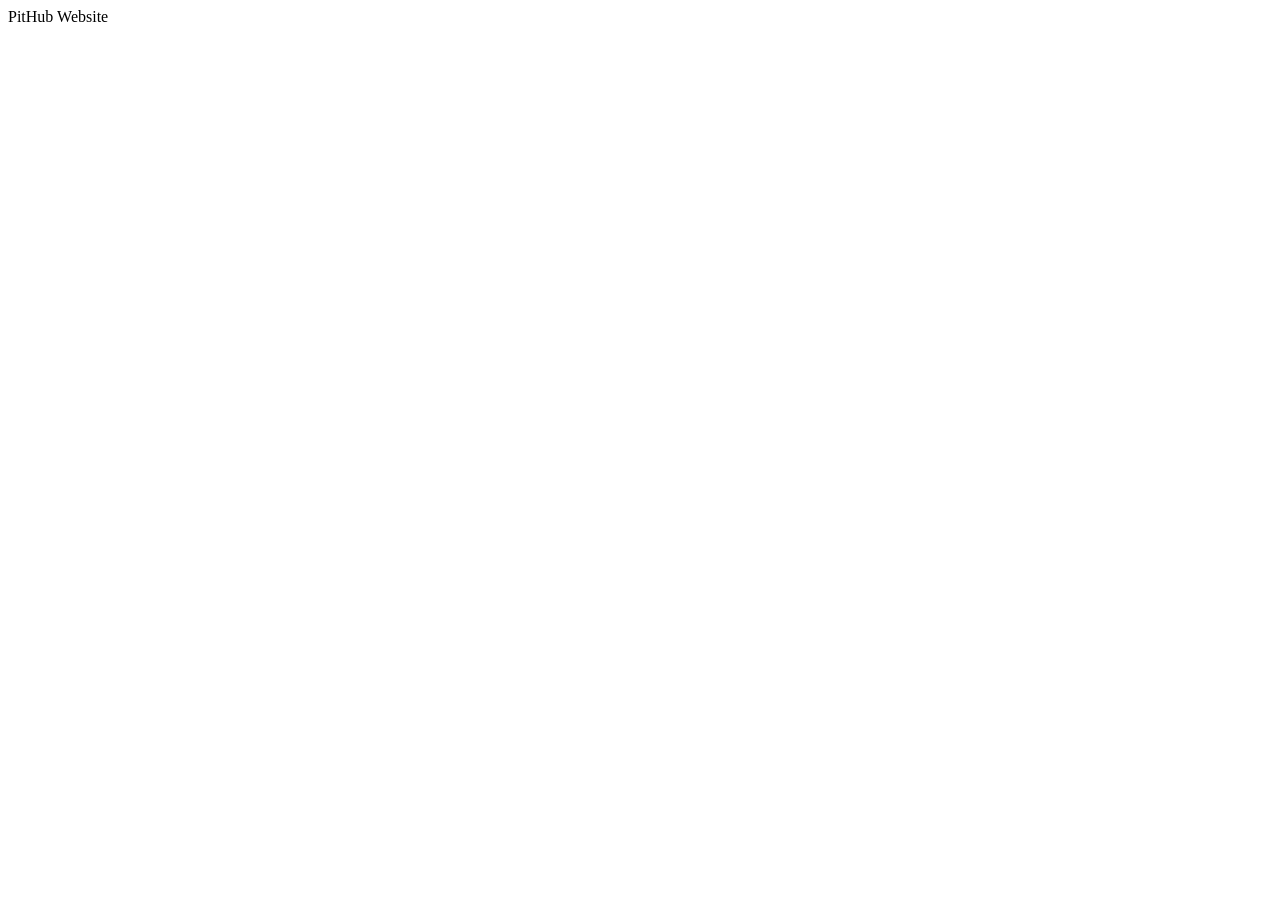
==== index.html @ 354a6ad4 "PitHub Website Initial Commit" ====
<!DOCTYPE html>
<html lang="">
  <head>
    <meta charset="utf-8">
    <title>PitHub</title>
  </head>
  <body>
    <header>PitHub Website</header>
    <main></main>
    <footer></footer>
  </body>
</html>
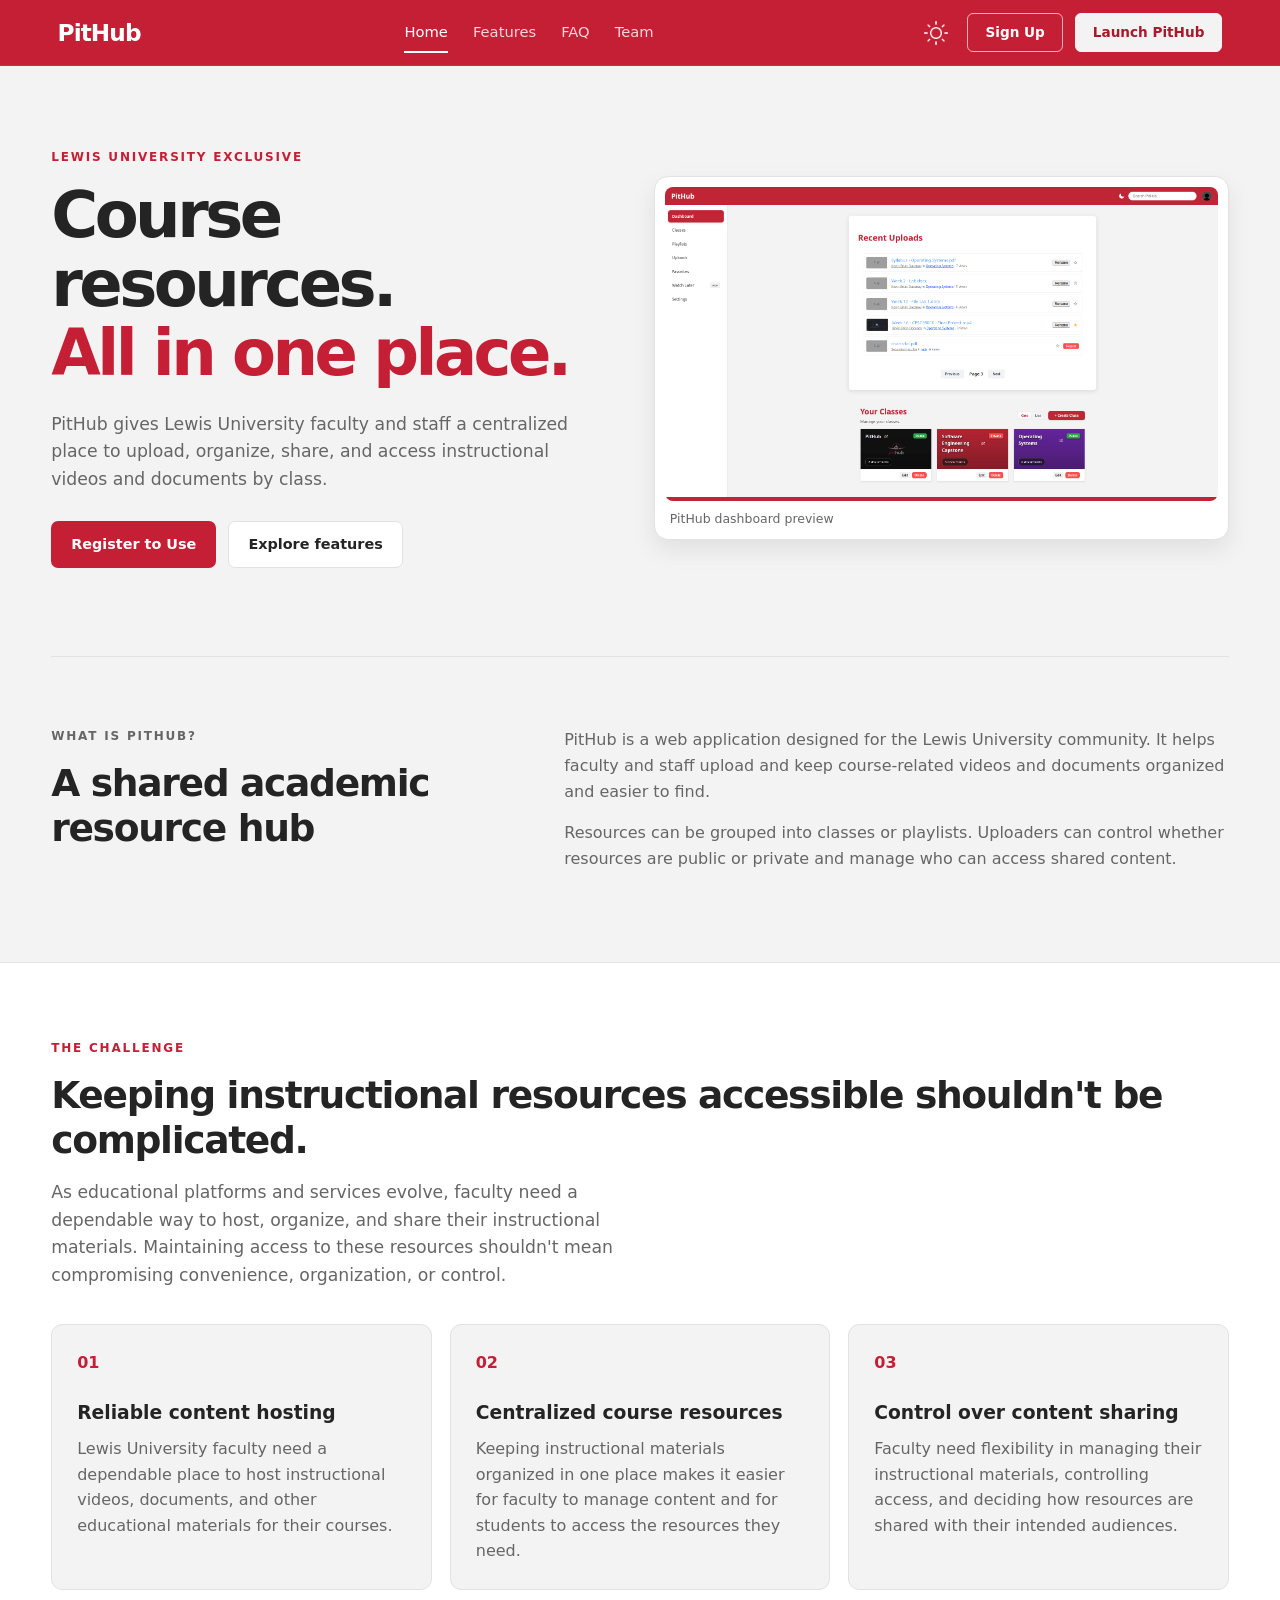
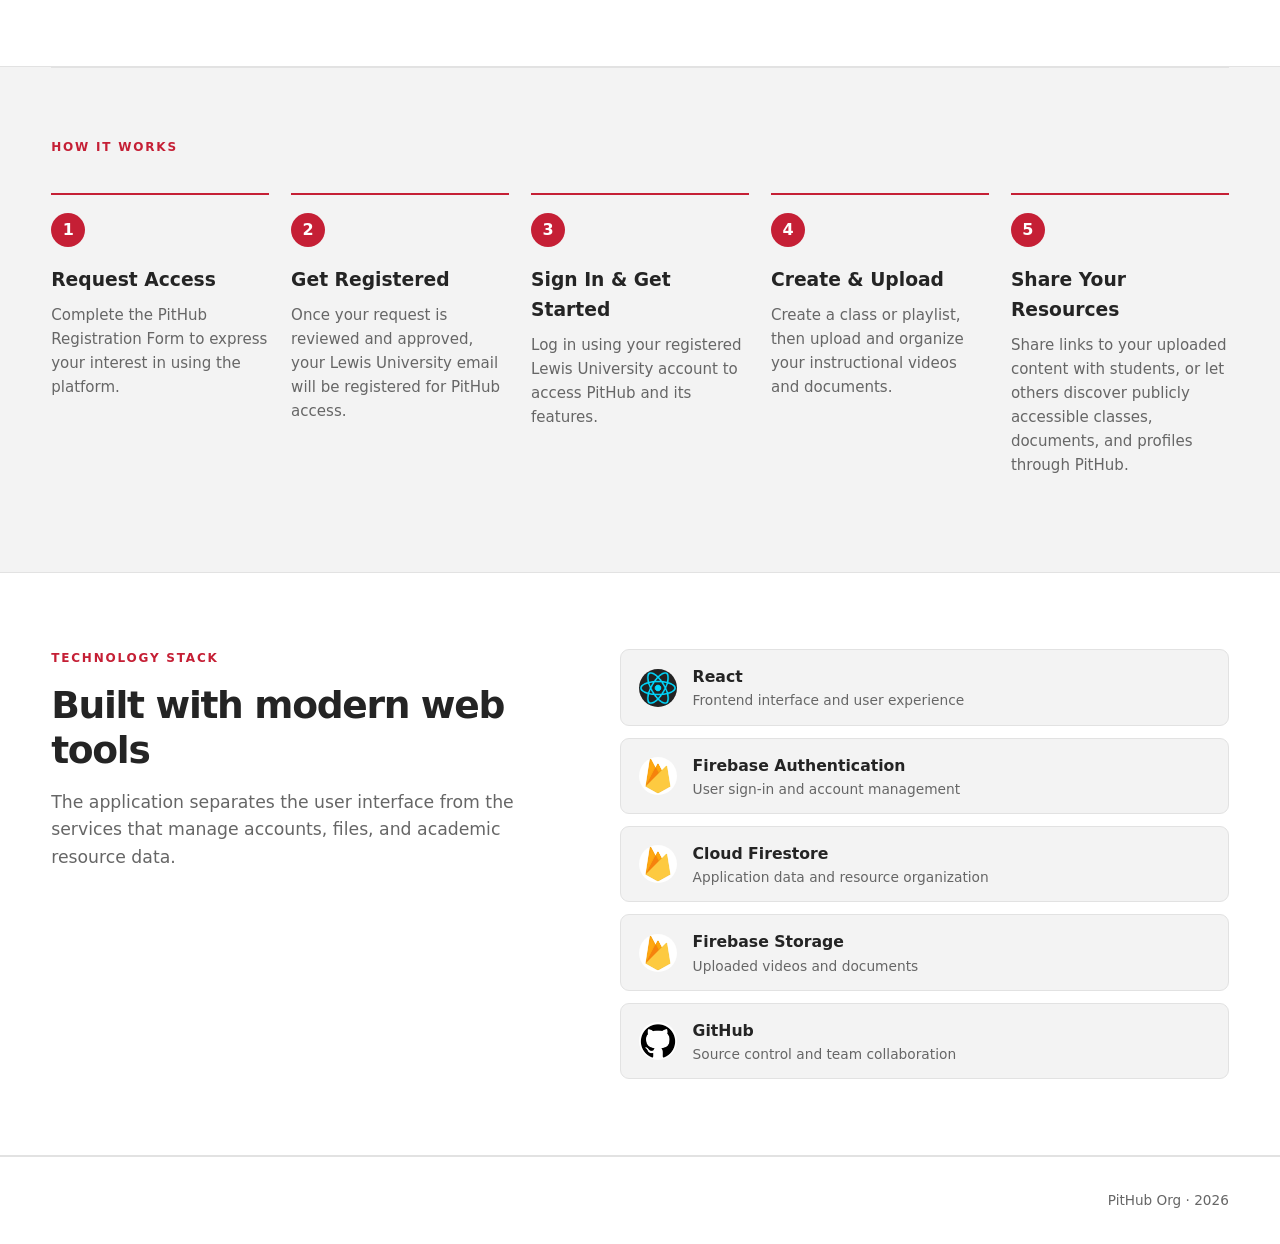
==== commit c27727a8: "Pages - updated PitHub website pages" ====
--- a/index.html
+++ b/index.html
@@ -1,12 +1,249 @@
 <!DOCTYPE html>
-<html lang="">
-  <head>
-    <meta charset="utf-8">
-    <title>PitHub</title>
-  </head>
-  <body>
-    <header>PitHub Website</header>
-    <main></main>
-    <footer></footer>
-  </body>
+<html lang="en">
+<head>
+	<script>
+        (function () {
+            try {
+                const savedTheme = localStorage.getItem("pithub-theme");
+
+                const preferredTheme =
+                    window.matchMedia("(prefers-color-scheme: light)").matches
+                        ? "light"
+                        : "dark";
+
+                const theme =
+                    savedTheme === "light" || savedTheme === "dark"
+                        ? savedTheme
+                        : preferredTheme;
+
+                document.documentElement.dataset.theme = theme;
+
+            } catch (error) {
+                document.documentElement.dataset.theme = "dark";
+            }
+        })();
+    </script>
+	<meta charset="UTF-8">
+	<meta name="viewport" content="width=device-width, initial-scale=1.0">
+	<meta name="description" content="PitHub is a centralized academic resource hub for sharing course videos and documents.">
+	<title>PitHub | Academic Resource Hub</title>
+	<link rel="stylesheet" href="/css/style.css">
+	<script src="/js/script.js" defer></script>
+	<link rel="icon" href="/assets/logo/pithub-tab-logo.png" type="image/png">
+</head>
+<body>
+	<header class="site-header">
+		<a class="brand" href="index.html" aria-label="PitHub home">PitHub</a>
+		<button class="menu-toggle" aria-label="Toggle navigation" aria-expanded="false">☰</button>
+		<nav class="main-nav" aria-label="Main navigation">
+			<a class="active" href="index.html">Home</a>
+			<a href="features.html">Features</a>
+			<a href="faq.html">FAQ</a>
+			<a href="team.html">Team</a>
+		</nav>
+		<div class="header-actions">
+		<button
+			class="theme-toggle"
+			type="button"
+			aria-label="Switch color theme"
+			title="Switch color theme"
+		>
+			<img
+				class="theme-icon"
+				src="/assets/logo/dark-mode.png"
+				alt=""
+			>
+		</button>
+		<a
+			class="header-button header-button-outline"
+			href="https://forms.gle/XXeWgGT44vZbGn86A"
+			target="_blank"
+			rel="noopener noreferrer"
+		>
+			Sign Up
+		</a>
+
+		<a
+			class="header-button header-button-primary"
+			href="https://backend--pithub-test-kd.us-east4.hosted.app"
+			target="_blank"
+			rel="noopener noreferrer"
+		>
+			Launch PitHub
+		</a>
+		</div>
+	</header>
+
+	<main>
+		<section class="hero section-shell">
+		<div class="hero-copy">
+			<p class="eyebrow">LEWIS UNIVERSITY EXCLUSIVE</p>
+			<h1>Course resources.<br><span>All in one place.</span></h1>
+			<p class="hero-text">PitHub gives Lewis University faculty and staff a centralized place to upload, organize, share, and access instructional videos and documents by class.</p>
+			<div class="hero-actions">
+				<a class="button button-primary" href="https://forms.gle/XXeWgGT44vZbGn86A" target="_blank" rel="noopener noreferrer">Register to Use</a>
+				<a class="button button-secondary" href="features.html">Explore features</a>
+			</div>
+		</div>
+		<div class="hero-visual">
+			<img src="assets/images/ptihub-dashboard.png" alt="PitHub dashboard showing recent uploads and class cards">
+			<span class="visual-caption">PitHub dashboard preview</span>
+		</div>
+		</section>
+
+		<section class="section-shell intro-grid">
+		<div>
+			<p class="eyebrow">WHAT IS PITHUB?</p>
+			<h2>A shared academic resource hub</h2>
+		</div>
+		<div>
+			<p>PitHub is a web application designed for the Lewis University community. It helps faculty and staff upload and keep course-related videos and documents organized and easier to find.</p>
+			<p>Resources can be grouped into classes or playlists. Uploaders can control whether resources are public or private and manage who can access shared content.</p>
+		</div>
+		</section>
+
+		<section class="problem-section">
+		<div class="section-shell">
+			<p class="eyebrow">THE CHALLENGE</p>
+			<h2>Keeping instructional resources accessible shouldn't be complicated.</h2>
+			<p class="section-lead">
+			As educational platforms and services evolve, faculty need a dependable
+			way to host, organize, and share their instructional materials.
+			Maintaining access to these resources shouldn't mean compromising
+			convenience, organization, or control.
+			</p>
+
+			<div class="problem-cards">
+			<article class="info-card">
+				<span class="card-number">01</span>
+				<h3>Reliable content hosting</h3>
+				<p>
+				Lewis University faculty need a dependable place to host instructional 
+				videos, documents, and other educational materials for their courses.
+				</p>
+			</article>
+
+			<article class="info-card">
+				<span class="card-number">02</span>
+				<h3>Centralized course resources</h3>
+				<p>
+				Keeping instructional materials organized in one place makes
+				it easier for faculty to manage content and for students to
+				access the resources they need.
+				</p>
+			</article>
+
+			<article class="info-card">
+				<span class="card-number">03</span>
+				<h3>Control over content sharing</h3>
+				<p>
+				Faculty need flexibility in managing their instructional
+				materials, controlling access, and deciding how resources
+				are shared with their intended audiences.
+				</p>
+			</article>
+			</div>
+		</div>
+		</section>
+
+		<section class="section-shell steps-section">
+		<p class="eyebrow">HOW IT WORKS</p>
+		<div class="steps">
+			<article>
+				<span>1</span>
+				<h3>Request Access</h3>
+				<p>Complete the PitHub Registration Form to express your interest in using the platform.</p>
+			</article>
+
+			<article>
+				<span>2</span>
+				<h3>Get Registered</h3>
+				<p>Once your request is reviewed and approved, your Lewis University email will be registered for PitHub access.</p>
+			</article>
+
+			<article>
+				<span>3</span>
+				<h3>Sign In & Get Started</h3>
+				<p>Log in using your registered Lewis University account to access PitHub and its features.</p>
+			</article>
+
+			<article>
+				<span>4</span>
+				<h3>Create & Upload</h3>
+				<p>Create a class or playlist, then upload and organize your instructional videos and documents.</p>
+			</article>
+
+			<article>
+				<span>5</span>
+				<h3>Share Your Resources</h3>
+				<p>Share links to your uploaded content with students, or let others discover publicly accessible classes, documents, and profiles through PitHub.</p>
+			</article>
+		</div>
+		</section>
+		
+
+		<section class="tech-section">
+		<div class="section-shell tech-grid">
+			<div>
+			<p class="eyebrow">TECHNOLOGY STACK</p>
+			<h2>Built with modern web tools</h2>
+			<p class="section-lead">
+				The application separates the user interface from the services
+				that manage accounts, files, and academic resource data.
+			</p>
+			</div>
+
+			<div class="tech-list">
+			<div class="tech-item">
+				<img class="tech-logo" src="/assets/logo/react-logo.png" alt="React logo">
+				<div>
+				<strong>React</strong>
+				<span>Frontend interface and user experience</span>
+				</div>
+			</div>
+
+			<div class="tech-item">
+				<img class="tech-logo" src="/assets/logo/firebase-logo.png" alt="Firebase logo">
+				<div>
+				<strong>Firebase Authentication</strong>
+				<span>User sign-in and account management</span>
+				</div>
+			</div>
+
+			<div class="tech-item">
+				<img class="tech-logo" src="/assets/logo/firebase-logo.png" alt="Cloud Firestore logo">
+				<div>
+				<strong>Cloud Firestore</strong>
+				<span>Application data and resource organization</span>
+				</div>
+			</div>
+
+			<div class="tech-item">
+				<img class="tech-logo" src="/assets/logo/firebase-logo.png" alt="Firebase Storage logo">
+				<div>
+				<strong>Firebase Storage</strong>
+				<span>Uploaded videos and documents</span>
+				</div>
+			</div>
+
+			<div class="tech-item">
+				<img class="tech-logo" src="/assets/logo/github-logo.png" alt="GitHub logo">
+				<div>
+				<strong>GitHub</strong>
+				<span>Source control and team collaboration</span>
+				</div>
+			</div>
+			</div>
+		</div>
+		</section>
+
+	</main>
+
+	<footer class="site-footer">
+		<div class="section-shell footer-inner">
+			<a class="brand" href="index.html">PitHub</a>
+			<p>PitHub Org · 2026 </p>
+		</div>
+	</footer>
+</body>
 </html>
--- a/css/style.css
+++ b/css/style.css
@@ -0,0 +1,1090 @@
+/* =========================================================
+   PITHUB WEBSITE STYLESHEET
+   Consolidated styles for shared pages and components
+   ========================================================= */
+
+/* 1. Theme variables */
+:root {
+    color-scheme: dark;
+    --bg: #171717;
+    --surface: #222222;
+    --surface-soft: #292929;
+    --text: #f5f5f5;
+    --muted: #a9a9a9;
+    --border: #383838;
+    --accent: #ff292f;
+    --accent-dark: #c51f35;
+    --header: #202020;
+    --shadow: 0 12px 30px rgba(0, 0, 0, 0.14);
+    --header-text: #ffffff;
+    --header-muted: rgba(255, 255, 255, 0.82);
+    --team-link: var(--accent);
+    --team-link-hover: var(--accent-dark);
+}
+
+html[data-theme="light"] {
+    color-scheme: light;
+    --bg: #f3f3f3;
+    --surface: #ffffff;
+    --surface-soft: #f8f8f8;
+    --text: #242424;
+    --muted: #666666;
+    --border: #e2e2e2;
+    --accent: #c51f35;
+    --accent-dark: #a7192b;
+    --header: #c51f35;
+    --shadow: 0 10px 24px rgba(0, 0, 0, 0.08);
+    --team-link: #2563a6;
+    --team-link-hover: #174b83;
+}
+
+/* 2. Global styles */
+*,
+*::before,
+*::after {
+    box-sizing: border-box;
+}
+
+html {
+    scroll-behavior: smooth;
+    scroll-padding-top: 80px;
+}
+
+/* Smooth transitions only during manual theme changes */
+
+html.theme-transition,
+html.theme-transition body,
+html.theme-transition .site-header,
+html.theme-transition .site-footer,
+html.theme-transition .info-card,
+html.theme-transition .feature-card,
+html.theme-transition .team-card,
+html.theme-transition .tech-item {
+    transition:
+        background-color .2s ease,
+        color .2s ease,
+        border-color .2s ease;
+}
+
+body {
+    margin: 0;
+    background: var(--bg);
+    color: var(--text);
+    font-family: Inter, ui-sans-serif, system-ui, -apple-system,
+        BlinkMacSystemFont, "Segoe UI", sans-serif;
+    line-height: 1.6;
+}
+
+a {
+    color: inherit;
+}
+
+p {
+    margin-top: 0;
+}
+
+h2 {
+    margin: 0 0 16px;
+    font-size: clamp(1.7rem, 3vw, 2.35rem);
+    line-height: 1.2;
+    letter-spacing: -0.035em;
+}
+
+h3 {
+    margin: 0 0 8px;
+}
+
+:focus-visible {
+    outline: 2px solid var(--accent);
+    outline-offset: 3px;
+}
+
+.section-shell {
+    width: min(1460px, 92%);
+    margin-inline: auto;
+}
+
+.muted {
+    color: var(--muted);
+}
+
+.sr-only {
+    position: absolute;
+    width: 1px;
+    height: 1px;
+    padding: 0;
+    margin: -1px;
+    overflow: hidden;
+    clip: rect(0, 0, 0, 0);
+    white-space: nowrap;
+    border: 0;
+}
+
+/* 3. Site header and navigation */
+.site-header {
+    position: sticky;
+    top: 0;
+    z-index: 10;
+    display: flex;
+    align-items: center;
+    gap: 36px;
+    min-height: 66px;
+    padding: 0 4.5%;
+    background: var(--header);
+    color: var(--header-text);
+    border-bottom: 1px solid rgba(255, 255, 255, 0.08);
+}
+
+.brand {
+    flex-shrink: 0;
+    color: #ffffff;
+    font-size: 1.45rem;
+    font-weight: 800;
+    letter-spacing: -0.04em;
+    text-decoration: none;
+    white-space: nowrap;
+}
+
+.brand span {
+    color: #ffb3bb;
+}
+
+.main-nav {
+    display: flex;
+    align-items: center;
+    gap: 25px;
+    margin: 0 auto;
+}
+
+.main-nav a {
+    padding: 8px 0;
+    color: var(--header-muted);
+    border-bottom: 2px solid transparent;
+    font-size: 0.92rem;
+    text-decoration: none;
+}
+
+.main-nav a:hover,
+.main-nav a.active {
+    color: #ffffff;
+    border-color: #ffffff;
+}
+
+.header-actions {
+    display: flex;
+    align-items: center;
+    gap: 12px;
+}
+
+.header-button {
+    display: inline-flex;
+    align-items: center;
+    justify-content: center;
+    padding: 8px 17px;
+    border: 1px solid transparent;
+    border-radius: 6px;
+    font-size: 0.85rem;
+    font-weight: 700;
+    text-decoration: none;
+    white-space: nowrap;
+    transition: background-color 0.2s ease, border-color 0.2s ease,
+        color 0.2s ease, transform 0.2s ease;
+}
+
+.header-button:hover {
+    transform: translateY(-2px);
+}
+
+.header-button-outline {
+    color: #ffffff;
+    border-color: rgba(255, 255, 255, 0.65);
+    background: transparent;
+}
+
+.header-button-outline:hover {
+    background: rgba(255, 255, 255, 0.12);
+    border-color: #ffffff;
+}
+
+.header-button-primary {
+    color: #ffffff;
+    background: var(--accent);
+    border-color: var(--accent);
+}
+
+.header-button-primary:hover {
+    background: var(--accent-dark);
+    border-color: var(--accent-dark);
+}
+
+html[data-theme="light"] .header-button-primary {
+    color: #a7192b;
+    background: #f3f3f3;
+    border-color: #f3f3f3;
+}
+
+html[data-theme="light"] .header-button-primary:hover {
+    color: #a7192b;
+    background: #ffffff;
+    border-color: #ffffff;
+}
+
+.search-wrap input {
+    width: 205px;
+    padding: 9px 14px;
+    color: #ffffff;
+    background: rgba(0, 0, 0, 0.12);
+    border: 1px solid rgba(255, 255, 255, 0.22);
+    border-radius: 24px;
+    outline: none;
+}
+
+.search-wrap input::placeholder {
+    color: rgba(255, 255, 255, 0.65);
+}
+
+.search-wrap input:focus {
+    border-color: #ffffff;
+}
+
+.theme-toggle {
+    display: grid;
+    place-items: center;
+    width: 38px;
+    height: 38px;
+    padding: 0;
+    background: transparent;
+    border: 0;
+    border-radius: 50%;
+    cursor: pointer;
+    transition: background-color 0.2s ease;
+}
+
+.theme-toggle:hover {
+    background: rgba(255, 255, 255, 0.14);
+}
+
+.theme-icon {
+    display: block;
+    width: 24px;
+    height: 24px;
+    object-fit: contain;
+}
+
+.menu-toggle {
+    display: none;
+}
+
+/* 4. Shared buttons and text */
+.button {
+    display: inline-flex;
+    align-items: center;
+    justify-content: center;
+    padding: 11px 19px;
+    border: 1px solid transparent;
+    border-radius: 7px;
+    font-size: 0.9rem;
+    font-weight: 700;
+    text-decoration: none;
+    transition: transform 0.15s ease, background-color 0.15s ease,
+        border-color 0.15s ease;
+}
+
+.button:hover {
+    transform: translateY(-2px);
+}
+
+.button-primary {
+    color: #ffffff;
+    background: var(--accent);
+}
+
+.button-primary:hover {
+    background: var(--accent-dark);
+}
+
+.button-secondary {
+    color: var(--text);
+    background: var(--surface);
+    border-color: var(--border);
+}
+
+.button-light {
+    color: #a7192b;
+    background: #ffffff;
+    white-space: nowrap;
+}
+
+.eyebrow {
+    margin: 0 0 14px;
+    color: var(--accent);
+    font-size: 0.75rem;
+    font-weight: 800;
+    letter-spacing: 0.15em;
+}
+
+.hero-text,
+.section-lead {
+    max-width: 620px;
+    color: var(--muted);
+    font-size: 1.08rem;
+}
+
+/* 5. Home page: hero and introduction */
+.hero {
+    display: grid;
+    grid-template-columns: 1fr 1.05fr;
+    align-items: center;
+    gap: 55px;
+    padding-top: 82px;
+    padding-bottom: 88px;
+}
+
+.hero h1,
+.page-hero h1 {
+    margin: 0 0 22px;
+    font-size: clamp(2.5rem, 5vw, 4.2rem);
+    line-height: 1.08;
+    letter-spacing: -0.055em;
+}
+
+.hero h1 span {
+    color: var(--accent);
+}
+
+.hero-actions {
+    display: flex;
+    flex-wrap: wrap;
+    gap: 12px;
+    margin-top: 28px;
+}
+
+.hero-visual {
+    padding: 10px;
+    background: var(--surface);
+    border: 1px solid var(--border);
+    border-radius: 14px;
+    box-shadow: var(--shadow);
+}
+
+.hero-visual img {
+    display: block;
+    width: 100%;
+    border-radius: 8px;
+}
+
+.visual-caption {
+    display: block;
+    padding: 8px 5px 1px;
+    color: var(--muted);
+    font-size: 0.78rem;
+}
+
+.intro-grid {
+    display: grid;
+    grid-template-columns: 0.8fr 1.2fr;
+    gap: 70px;
+    padding-top: 70px;
+    padding-bottom: 75px;
+    border-top: 1px solid var(--border);
+}
+
+.intro-grid p {
+    color: var(--muted);
+}
+
+#how-it-works {
+    padding-top: 70px;
+}
+
+/* 6. Home page: problem, steps, and technology sections */
+.problem-section,
+.tech-section {
+    padding: 76px 0;
+    background: var(--surface);
+    border-block: 1px solid var(--border);
+}
+
+.problem-cards {
+    display: grid;
+    grid-template-columns: repeat(3, minmax(0, 1fr));
+    gap: 18px;
+    margin-top: 35px;
+}
+
+.info-card {
+    padding: 25px;
+    background: var(--bg);
+    border: 1px solid var(--border);
+    border-radius: 11px;
+}
+
+.card-number {
+    display: inline-block;
+    margin-bottom: 22px;
+    color: var(--accent);
+    font-weight: 800;
+}
+
+.info-card p {
+    margin-bottom: 0;
+    color: var(--muted);
+}
+
+.steps-section {
+    padding-top: 70px;
+    border-top: 1px solid var(--border);
+}
+
+.steps {
+    display: grid;
+    grid-template-columns: repeat(5, minmax(0, 1fr));
+    gap: 22px;
+    margin: 36px 0 80px;
+}
+
+.steps article {
+    padding-top: 18px;
+    border-top: 2px solid var(--accent);
+}
+
+.steps article > span {
+    display: inline-grid;
+    place-items: center;
+    width: 34px;
+    height: 34px;
+    margin-bottom: 18px;
+    color: #ffffff;
+    background: var(--accent);
+    border-radius: 50%;
+    font-weight: 800;
+}
+
+.steps p {
+    color: var(--muted);
+    font-size: 0.94rem;
+}
+
+.tech-grid {
+    display: grid;
+    grid-template-columns: 0.9fr 1.1fr;
+    align-items: start;
+    gap: 70px;
+}
+
+.tech-list {
+    display: grid;
+    gap: 12px;
+}
+
+.tech-item {
+    display: flex;
+    flex-direction: row;
+    align-items: center;
+    gap: 16px;
+    padding: 14px 18px;
+    background: var(--bg);
+    border: 1px solid var(--border);
+    border-radius: 9px;
+    transition: border-color 0.2s ease, transform 0.2s ease;
+}
+
+.tech-item:hover {
+    border-color: var(--accent);
+    transform: translateY(-2px);
+}
+
+.tech-logo {
+    display: block;
+    flex-shrink: 0;
+    width: 38px;
+    height: 38px;
+    border-radius: 50%;
+    object-fit: contain;
+}
+
+.tech-item > div {
+    display: flex;
+    flex-direction: column;
+    gap: 2px;
+    min-width: 0;
+}
+
+.tech-item strong {
+    color: var(--text);
+    font-size: 0.98rem;
+    font-weight: 750;
+}
+
+.tech-item span {
+    color: var(--muted);
+    font-size: 0.86rem;
+    line-height: 1.4;
+}
+
+/* 7. Screenshots and future call-to-action */
+.screenshot-section {
+    padding-top: 78px;
+    padding-bottom: 85px;
+}
+
+.section-heading-row {
+    display: flex;
+    align-items: end;
+    justify-content: space-between;
+    gap: 25px;
+    margin-bottom: 28px;
+}
+
+.text-link {
+    color: var(--accent);
+    font-weight: 700;
+    text-decoration: none;
+}
+
+.text-link:hover {
+    text-decoration: underline;
+}
+
+.screenshot-grid {
+    display: grid;
+    grid-template-columns: repeat(2, minmax(0, 1fr));
+    gap: 20px;
+}
+
+.screenshot-card {
+    margin: 0;
+    overflow: hidden;
+    background: var(--surface);
+    border: 1px solid var(--border);
+    border-radius: 11px;
+    box-shadow: var(--shadow);
+}
+
+.screenshot-card img {
+    display: block;
+    width: 100%;
+    aspect-ratio: 1.85 / 1;
+    background: #111111;
+    object-fit: cover;
+    object-position: top;
+}
+
+.screenshot-card figcaption {
+    display: flex;
+    flex-direction: column;
+    padding: 14px 17px;
+}
+
+.screenshot-card figcaption span {
+    color: var(--muted);
+    font-size: 0.86rem;
+}
+
+.future-band {
+    padding: 55px 0;
+    color: #ffffff;
+    background: var(--accent-dark);
+}
+
+.future-content {
+    display: flex;
+    align-items: center;
+    justify-content: space-between;
+    gap: 35px;
+}
+
+.future-content > div {
+    max-width: 720px;
+}
+
+.future-content .eyebrow {
+    color: #ffd9de;
+}
+
+.future-content p:not(.eyebrow) {
+    margin-bottom: 0;
+    color: rgba(255, 255, 255, 0.82);
+}
+
+/* 8. Shared inner-page heading */
+.page-hero {
+    padding-top: 85px;
+    padding-bottom: 48px;
+}
+
+.page-hero h1 {
+    max-width: 850px;
+}
+
+/* 9. Features page: standard grid and alternating feature list */
+.feature-grid {
+    display: grid;
+    grid-template-columns: repeat(3, minmax(0, 1fr));
+    gap: 18px;
+    padding-bottom: 85px;
+}
+
+/* Cards in the standard feature grid remain vertically stacked. */
+.feature-grid .feature-card {
+    display: block;
+    padding: 28px;
+    background: var(--bg);
+    border: 1px solid var(--border);
+    border-radius: 11px;
+}
+
+.feature-grid .feature-card h2 {
+    font-size: 1.25rem;
+}
+
+.feature-grid .feature-card p {
+    margin-bottom: 0;
+    color: var(--muted);
+    font-size: 0.95rem;
+}
+
+/* The feature-list layout uses alternating image/text cards. */
+.feature-list {
+    display: flex;
+    flex-direction: column;
+    gap: 35px;
+    padding-bottom: 85px;
+}
+
+.feature-list .feature-card {
+    display: flex;
+    align-items: center;
+    justify-content: space-between;
+    gap: 45px;
+    min-height: 320px;
+    padding: 35px;
+    background: var(--surface);
+    border: 1px solid var(--border);
+    border-radius: 14px;
+    box-shadow: var(--shadow);
+}
+
+.feature-list .feature-card:nth-child(even) {
+    flex-direction: row-reverse;
+}
+
+.feature-content,
+.feature-image {
+    flex: 1;
+    min-width: 0;
+}
+
+.feature-symbol {
+    margin-bottom: 15px;
+    color: var(--accent);
+    font-size: 2rem;
+    font-weight: 800;
+}
+
+.feature-content h2 {
+    margin-bottom: 15px;
+    font-size: 1.7rem;
+}
+
+.feature-content p {
+    max-width: 500px;
+    margin-bottom: 0;
+    color: var(--muted);
+    font-size: 1rem;
+    line-height: 1.8;
+}
+
+.feature-image {
+    max-width: 50%;
+}
+
+.feature-image img {
+    display: block;
+    width: 100%;
+    aspect-ratio: 16 / 10;
+    background: var(--bg);
+    border: 1px solid var(--border);
+    border-radius: 10px;
+    object-fit: cover;
+}
+
+/* 10. FAQ page */
+.faq-list {
+    max-width: 850px;
+    padding-bottom: 90px;
+}
+
+.faq-list details {
+    margin-bottom: 12px;
+    padding: 0 20px;
+    background: var(--surface);
+    border: 1px solid var(--border);
+    border-radius: 9px;
+}
+
+.faq-list summary {
+    position: relative;
+    padding: 18px 30px 18px 0;
+    font-weight: 700;
+    cursor: pointer;
+    list-style: none;
+}
+
+.faq-list summary::-webkit-details-marker {
+    display: none;
+}
+
+.faq-list summary::after {
+    position: absolute;
+    top: 12px;
+    right: 0;
+    color: var(--accent);
+    content: "+";
+    font-size: 1.3rem;
+}
+
+.faq-list details[open] summary::after {
+    content: "−";
+}
+
+.faq-list details p {
+    margin: 0;
+    padding: 0 0 18px;
+    color: var(--muted);
+}
+
+/* 11. Team page */
+.team-section {
+    padding-bottom: 90px;
+}
+
+.team-intro {
+    margin-bottom: 25px;
+}
+
+.team-group {
+    margin-bottom: 34px;
+}
+
+.team-group:last-child {
+    margin-bottom: 0;
+}
+
+.team-group-title {
+    margin-bottom: 12px;
+    padding-top: 12px;
+    color: var(--accent);
+    border-top: 1px solid var(--border);
+    font-size: 1.15rem;
+    font-weight: 800;
+    letter-spacing: 0.01em;
+}
+
+.team-grid {
+    display: grid;
+    grid-template-columns: repeat(3, minmax(0, 1fr));
+    gap: 17px;
+}
+
+.team-card {
+    display: flex;
+    flex-direction: column;
+    align-items: center;
+    justify-content: flex-start;
+    min-height: 221px;
+    padding: 16px 12px;
+    color: var(--text);
+    text-align: center;
+    background: var(--surface);
+    border: 1px solid var(--border);
+    border-radius: 11px;
+    transition: background-color 0.2s ease, border-color 0.2s ease,
+        transform 0.2s ease;
+}
+
+.team-card:hover {
+    border-color: var(--accent);
+    transform: translateY(-3px);
+}
+
+.avatar {
+    display: grid;
+    place-items: center;
+    width: 52px;
+    height: 52px;
+    margin-bottom: 17px;
+    color: #ffffff;
+    background: var(--accent);
+    border-radius: 50%;
+    font-weight: 800;
+}
+
+.team-photo {
+    width: 108px;
+    height: 108px;
+    margin-bottom: 13px;
+    background: var(--surface-soft);
+    border: 2px solid var(--accent);
+    border-radius: 50%;
+    object-fit: cover;
+    object-position: center;
+}
+
+.team-card h3 {
+    margin: 0 0 5px;
+    color: var(--text);
+    font-size: 0.96rem;
+    font-weight: 750;
+    line-height: 1.3;
+}
+
+.team-card .team-role {
+    margin: 0 0 8px;
+    color: var(--accent);
+    font-size: 0.72rem;
+    font-weight: 800;
+    letter-spacing: 0.04em;
+}
+
+.team-card p {
+    margin-bottom: 14px;
+    color: var(--muted);
+    font-size: 0.88rem;
+}
+
+.team-card a {
+    margin-top: 3px;
+    color: var(--team-link);
+    font-size: 0.78rem;
+    text-decoration: none;
+    overflow-wrap: anywhere;
+}
+
+.team-card a:hover {
+    color: var(--team-link-hover);
+    text-decoration: underline;
+}
+
+/* 12. Footer */
+.site-footer {
+    padding: 25px 0;
+    background: var(--surface);
+    border-top: 1px solid var(--border);
+}
+
+.footer-inner {
+    display: flex;
+    align-items: center;
+    justify-content: space-between;
+    gap: 25px;
+}
+
+.footer-inner p {
+    margin: 0;
+    color: var(--muted);
+    font-size: 0.85rem;
+}
+
+.footer-inner > div {
+    display: flex;
+    gap: 18px;
+}
+
+.footer-inner > div a {
+    color: var(--muted);
+    font-size: 0.85rem;
+    text-decoration: none;
+}
+
+.footer-inner > div a:hover {
+    color: var(--accent);
+}
+
+/* 13. Responsive layout: tablets and smaller laptops */
+@media (max-width: 850px) {
+    .site-header {
+        flex-wrap: wrap;
+        gap: 15px;
+        padding-inline: 5%;
+    }
+
+    .menu-toggle {
+        display: block;
+        margin-left: auto;
+    }
+
+    .main-nav {
+        display: none;
+        order: 4;
+        flex-direction: column;
+        align-items: stretch;
+        gap: 0;
+        width: 100%;
+        padding-bottom: 12px;
+    }
+
+    .main-nav.open {
+        display: flex;
+    }
+
+    .main-nav a {
+        padding: 10px 0;
+    }
+
+    .header-actions {
+        order: 3;
+    }
+
+    .search-wrap input {
+        width: min(35vw, 190px);
+    }
+
+    .hero,
+    .intro-grid,
+    .tech-grid {
+        grid-template-columns: 1fr;
+        gap: 30px;
+    }
+
+    .hero {
+        padding-top: 55px;
+    }
+
+    .problem-cards {
+        grid-template-columns: repeat(2, minmax(0, 1fr));
+    }
+
+    .steps {
+        grid-template-columns: repeat(2, minmax(0, 1fr));
+    }
+
+    .feature-grid {
+        grid-template-columns: repeat(2, minmax(0, 1fr));
+    }
+
+    .feature-list .feature-card {
+        gap: 25px;
+        min-height: 260px;
+        padding: 25px;
+    }
+
+    .feature-content h2 {
+        font-size: 1.4rem;
+    }
+
+    .team-grid {
+        grid-template-columns: repeat(2, minmax(0, 1fr));
+    }
+}
+
+/* 14. Responsive layout: mobile phones */
+@media (max-width: 560px) {
+    .site-header {
+        gap: 8px;
+    }
+
+    .brand {
+        font-size: 1.25rem;
+    }
+
+    .header-actions {
+        margin-left: auto;
+    }
+
+    .search-wrap input {
+        width: 125px;
+        font-size: 0.78rem;
+    }
+
+    .hero {
+        padding-top: 42px;
+        padding-bottom: 55px;
+    }
+
+    .problem-cards,
+    .feature-grid,
+    .steps,
+    .screenshot-grid,
+    .team-grid {
+        grid-template-columns: 1fr;
+    }
+
+    .intro-grid {
+        padding-block: 50px;
+    }
+
+    .problem-section,
+    .tech-section {
+        padding-block: 55px;
+    }
+
+    .section-heading-row,
+    .future-content {
+        flex-direction: column;
+        align-items: flex-start;
+    }
+
+    .page-hero {
+        padding-top: 55px;
+    }
+
+    .footer-inner {
+        flex-direction: column;
+        align-items: flex-start;
+        gap: 10px;
+    }
+
+    .feature-list .feature-card,
+    .feature-list .feature-card:nth-child(even) {
+        flex-direction: column;
+        align-items: stretch;
+        gap: 20px;
+        padding: 22px;
+    }
+
+    .feature-list .feature-image {
+        width: 100%;
+        max-width: 100%;
+    }
+
+    .feature-list .feature-image img {
+        aspect-ratio: 16 / 10;
+    }
+
+    .feature-content h2 {
+        font-size: 1.35rem;
+    }
+
+    .team-grid {
+        gap: 14px;
+    }
+
+    .team-card {
+        min-height: 220px;
+    }
+
+    .team-photo {
+        width: 105px;
+        height: 105px;
+    }
+
+    .team-group-title {
+        font-size: 1.08rem;
+    }
+}
+
+/* 15. Reduced-motion preference */
+@media (prefers-reduced-motion: reduce) {
+    html {
+        scroll-behavior: auto;
+    }
+
+    *,
+    *::before,
+    *::after {
+        transition-duration: 0.01ms !important;
+        animation-duration: 0.01ms !important;
+        animation-iteration-count: 1 !important;
+    }
+}
